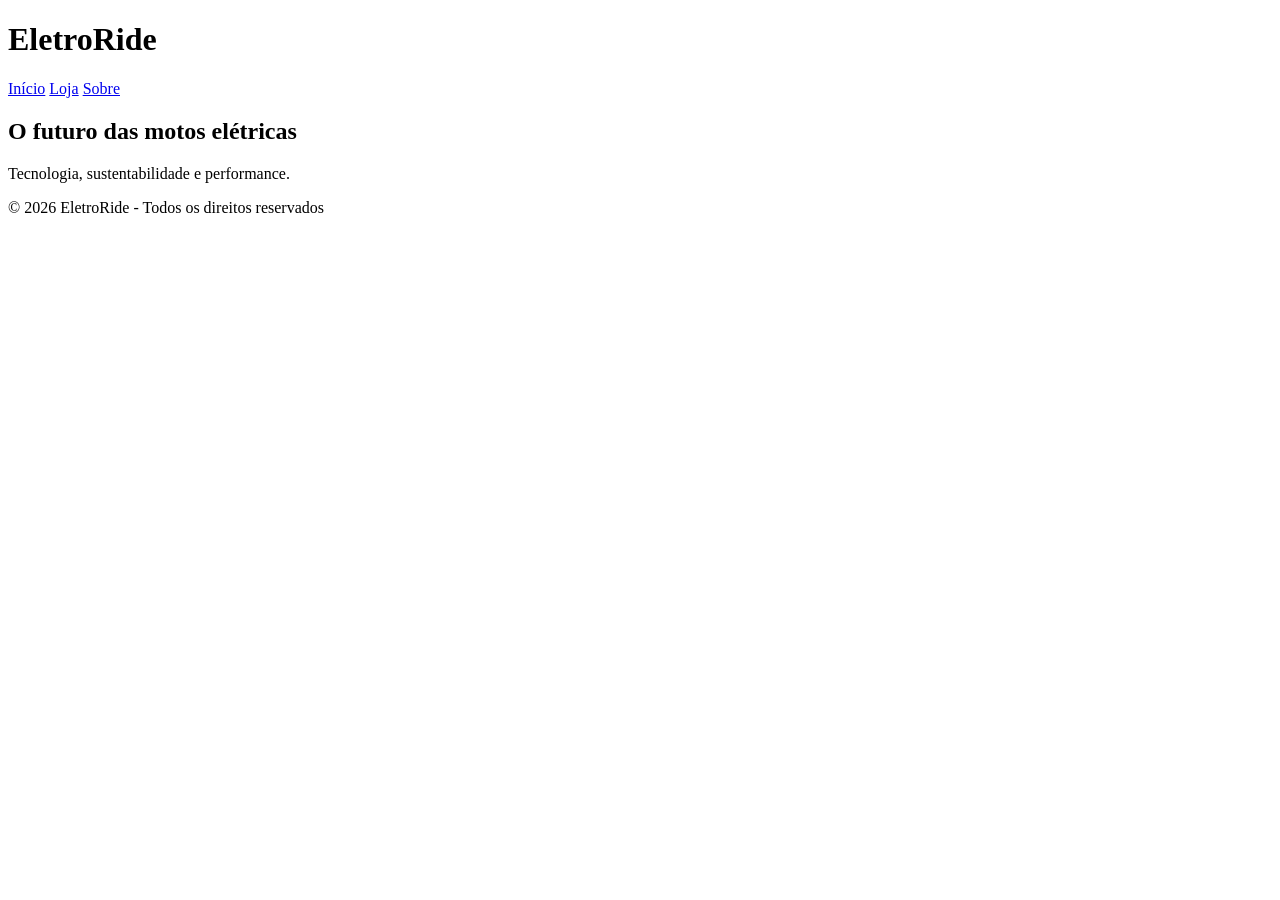
==== index.html @ a09c14c8 "feat: adicionando estrutura base do index.html" ====
<!DOCTYPE html>
<html lang="pt-br">
<head>
    <meta charset="UTF-8">
    <meta name="viewport" content="width=device-width, initial-scale=1.0">
    <!-- Conectando o CSS -->
    <link rel="stylesheet" href="./src/css/estilo.css">

    <title>EletroRide</title>
</head>
<body>

    <!-- Cabeçalho do site -->
    <header>
        <h1>EletroRide</h1>

        <!-- Navegação Principal -->
        <nav>
            <a href="index.html">Início</a>
            <a href="./pages/loja.html">Loja</a>
            <a href="./pages/sobre.html">Sobre</a>
        </nav>
    </header>

    <main>
        <!-- Banner Inicial -->
        <section class="banner">
            <h2>O futuro das motos elétricas</h2>
            <p>Tecnologia, sustentabilidade e performance.</p>
        </section>

        <!-- Área onde os produtos serão inseridos via DOM -->
        <section id="produtos-container"></section>
    </main>

    <!-- Rodapé -->
    <footer>
        <p>© 2026 EletroRide - Todos os direitos reservados</p>
    </footer>

    <!-- Conectando o JavaScript -->
    <script src="./src/js/script.js"></script>
    
</body>
</html>
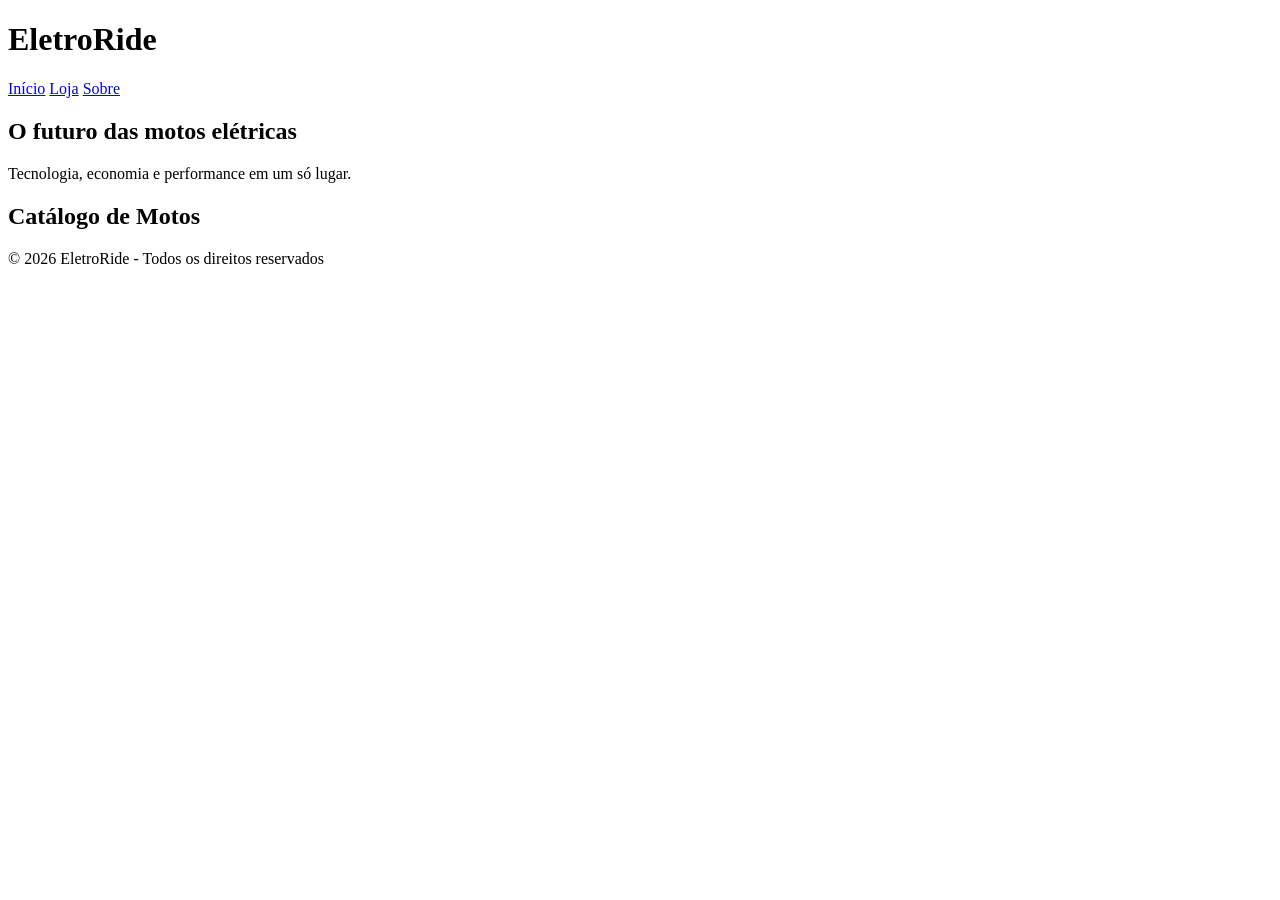
==== commit 14bf9e04: "feat: arrumando index.html e formando a base do javaScript com renderização dinâmica de produtos com" ====
--- a/index.html
+++ b/index.html
@@ -26,11 +26,16 @@
         <!-- Banner Inicial -->
         <section class="banner">
             <h2>O futuro das motos elétricas</h2>
-            <p>Tecnologia, sustentabilidade e performance.</p>
+            <p>Tecnologia, economia e performance em um só lugar.</p>
         </section>
 
+    
         <!-- Área onde os produtos serão inseridos via DOM -->
-        <section id="produtos-container"></section>
+        <section id="produtos-container">
+            <h2>Catálogo de Motos</h2>
+
+            <div id=""></div>
+        </section>
     </main>
 
     <!-- Rodapé -->
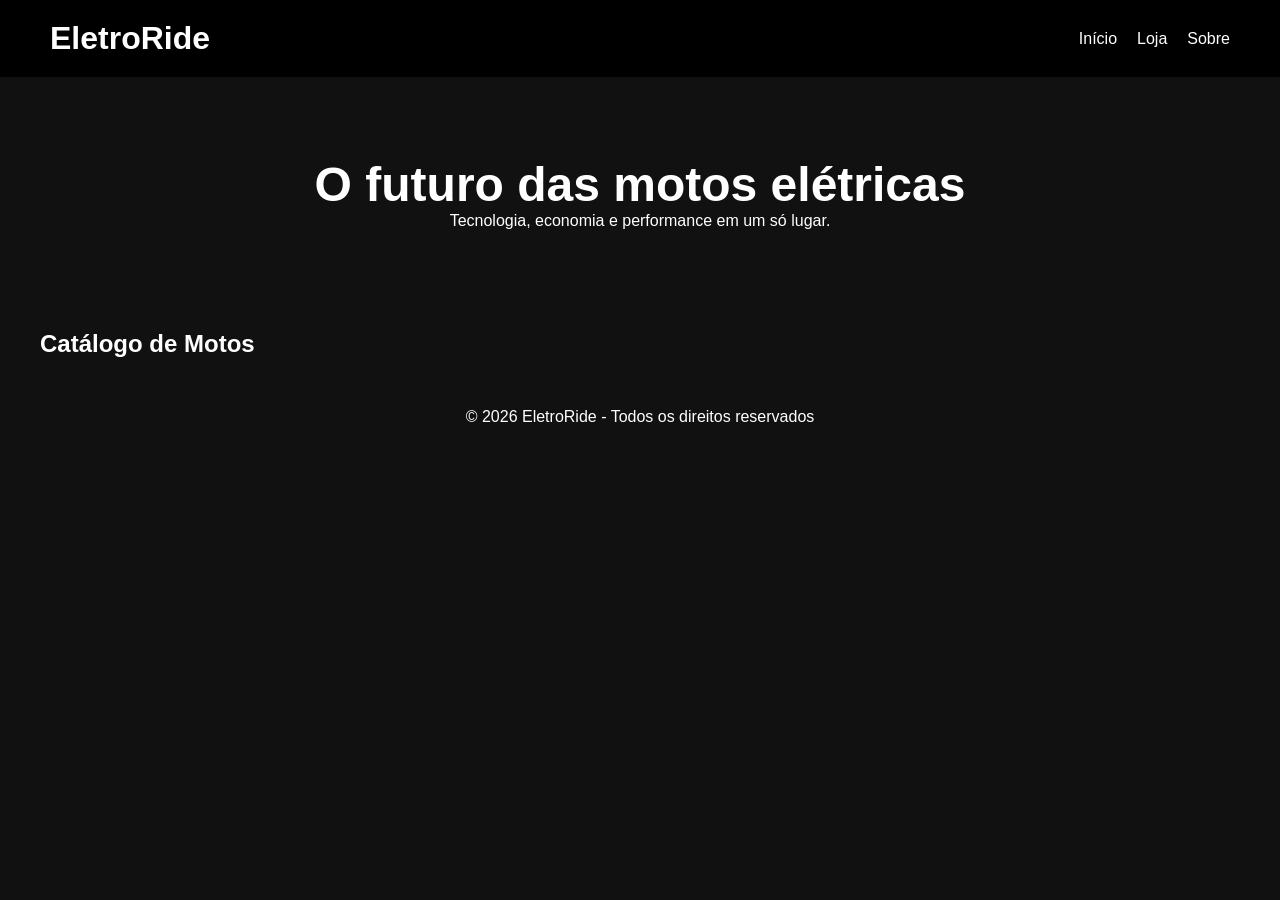
==== commit 2b591f9a: "feat: criando página loja, incrementando cálculo total  dos produtos com reduce e botão de desconto" ====
--- a/index.html
+++ b/index.html
@@ -1,5 +1,5 @@
 <!DOCTYPE html>
-<html lang="pt-br">
+<html lang="pt-BR">
 <head>
     <meta charset="UTF-8">
     <meta name="viewport" content="width=device-width, initial-scale=1.0">
@@ -31,10 +31,10 @@
 
     
         <!-- Área onde os produtos serão inseridos via DOM -->
-        <section id="produtos-container">
+        <section id="produtos">
             <h2>Catálogo de Motos</h2>
-
-            <div id=""></div>
+            <!-- Onde o DOM vai inserir os cards -->
+            <div id="container-produtos"></div>
         </section>
     </main>
 
--- a/src/css/estilo.css
+++ b/src/css/estilo.css
@@ -0,0 +1,110 @@
+/* Reset Global para remover estilos automaticos do navegador */
+*{
+    margin: 0;
+    padding: 0;
+    box-sizing: border-box;
+}
+
+/* Estilo principal do site */
+body{
+    font-family: Arial, Helvetica, sans-serif;
+    background-color: #111;
+    color: white;
+}
+
+/* Cabeçalho Principal */
+header{
+    display: flex;
+    justify-content: space-between;
+    align-items: center;
+
+    padding: 20px 50px;
+    background-color: #000;
+}
+
+/* Links do menu */
+nav{
+    display: flex;
+    gap: 20px;
+}
+
+nav a{
+    color: white;
+    text-decoration: none;
+}
+
+/* Área de destaque principal */
+.banner{
+    text-align: center;
+    padding: 80px 20px ;
+}
+
+.banner h2{
+    font-size: 3rem;
+}
+
+/* Container dos produtos */
+#produtos{
+    padding: 20px 40px;
+}
+
+#container-produtos{
+    display: flex;
+    flex-wrap: wrap;
+    gap: 20px;
+
+    justify-content: center;
+}
+
+/* Card individual de produto */
+.card{
+    width: 340px;
+    background-color: #1d1d1d;
+    border-radius: 12px;
+    overflow: hidden;
+    padding: 20px;
+    transition: 0.3s;
+}
+
+/* Efeito visual ao passar mouse */
+.card:hover{
+    transform: scale(1.03);
+}
+
+/* Imagem do card */
+.card img{
+    width: 100%;
+    height: 200px;
+    object-fit: cover;
+    border-radius: 3px;
+}
+
+/* Nome do produto */
+.card h3{
+    margin-top: 15px;
+}
+
+.card span{
+    display: block;
+    margin: 15px 0;
+
+    font-size: 1.3rem;
+    font-weight: bold;
+}
+
+.card button{
+    width: 100%;
+    padding: 12px;
+    border: none;
+    border-radius: 8px;
+
+    background-color: #00b894;
+    color: white;
+    cursor: pointer;
+}
+
+/* Rodapé */
+footer{
+    text-align: center;
+    padding: 30px;
+}
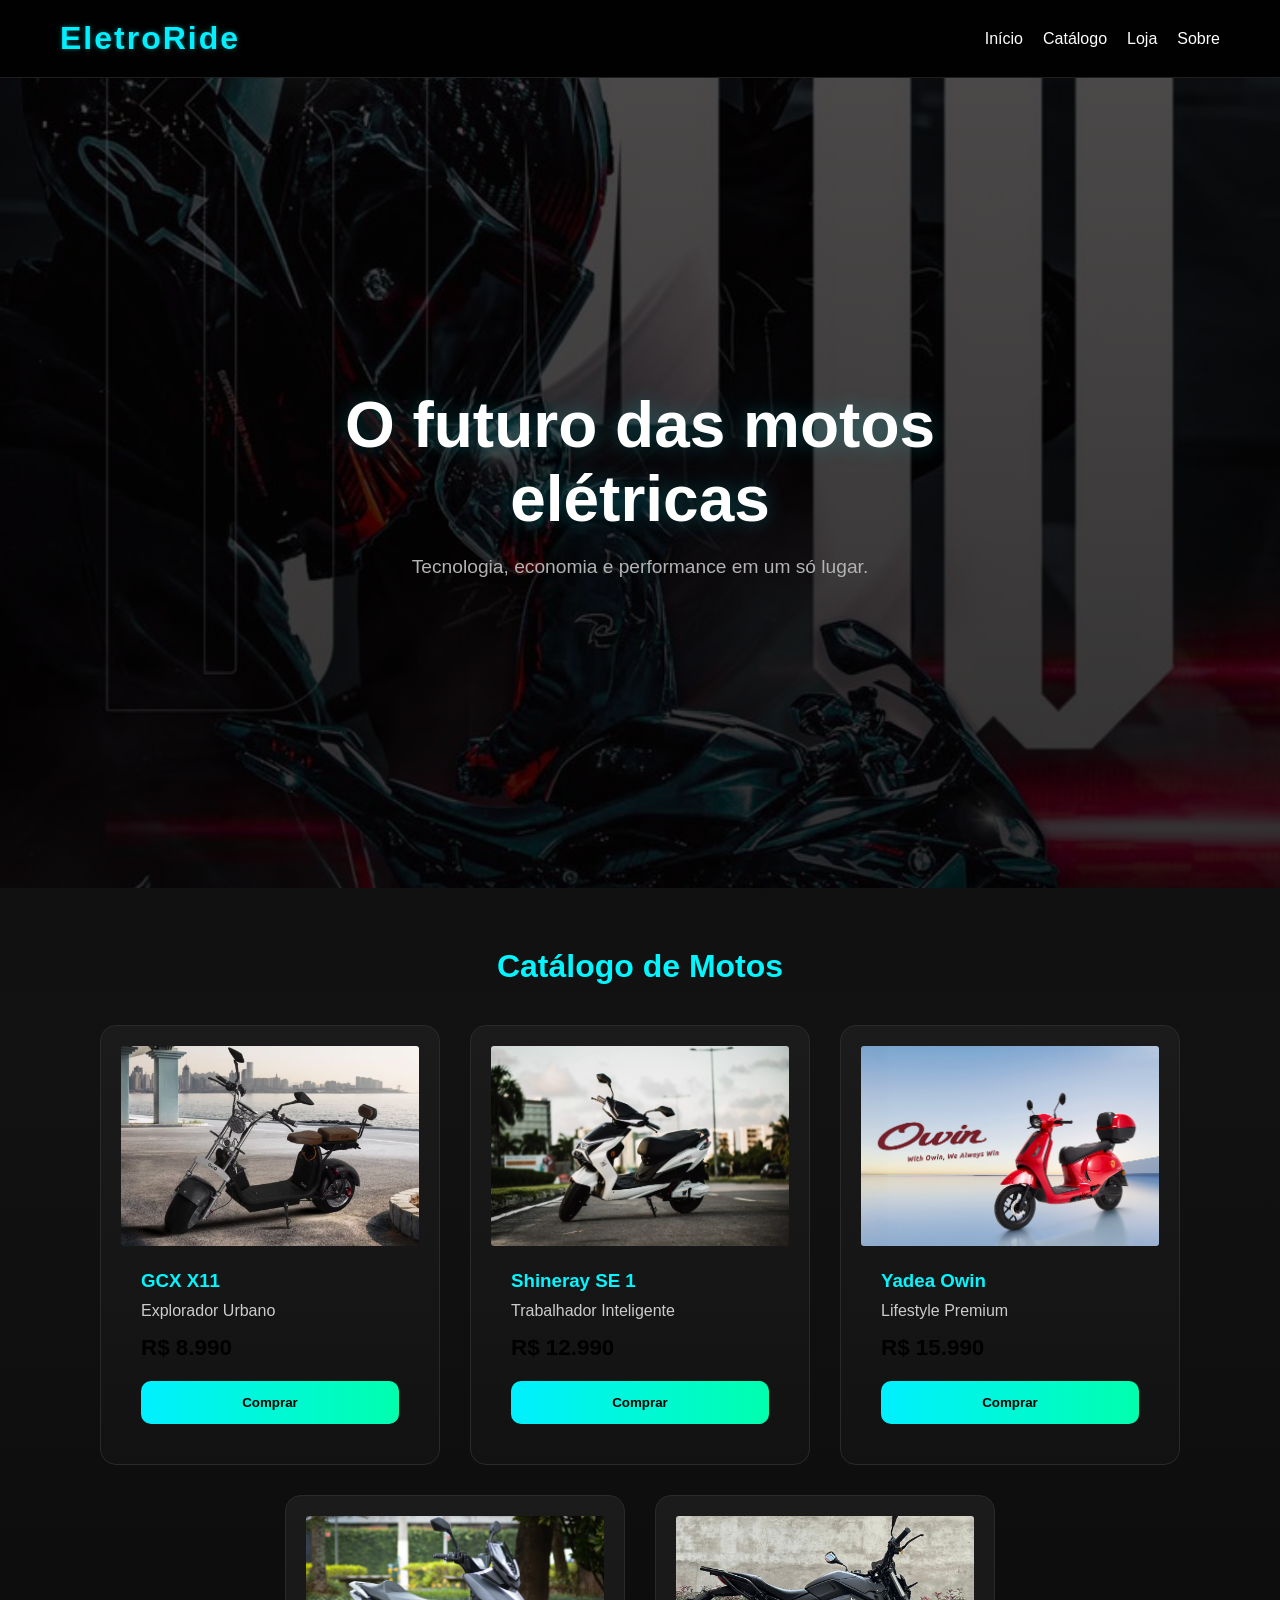
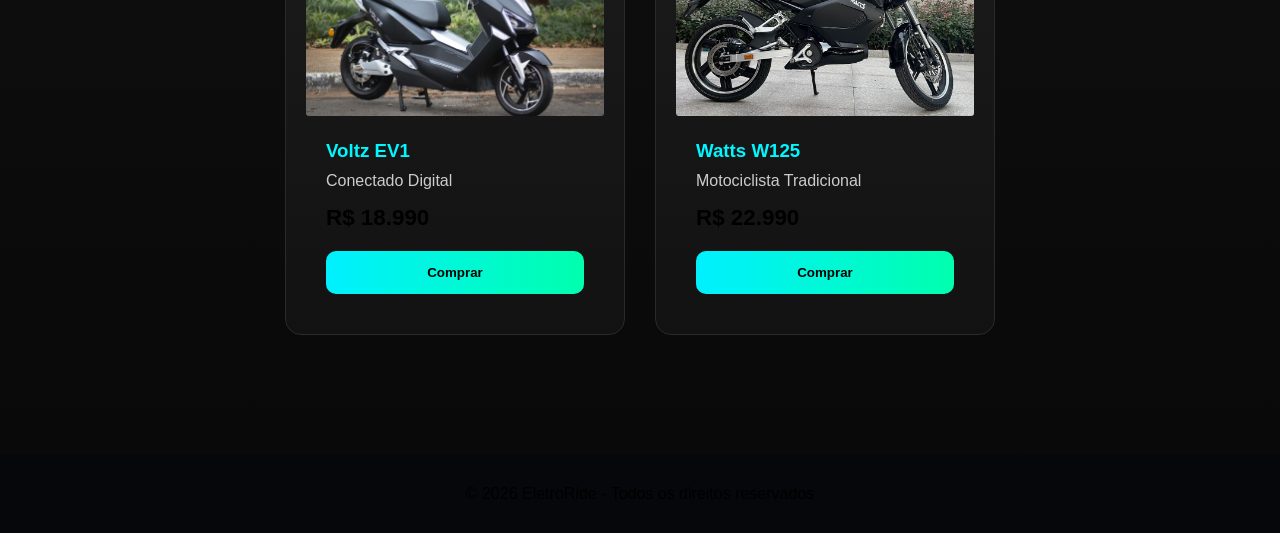
==== commit 3fc3c555: "feat: adicionando aba catalogo e estilizando no css" ====
--- a/index.html
+++ b/index.html
@@ -17,6 +17,7 @@
         <!-- Navegação Principal -->
         <nav>
             <a href="index.html">Início</a>
+            <a href="./pages/catalogo.html">Catálogo</a>
             <a href="./pages/loja.html">Loja</a>
             <a href="./pages/sobre.html">Sobre</a>
         </nav>
--- a/src/css/estilo.css
+++ b/src/css/estilo.css
@@ -5,11 +5,27 @@
     box-sizing: border-box;
 }
 
+:root{
+    --preto: #0f0f0f;
+    --cinza-card: #1b1b1b;
+    --cinza-borda: #2d2d2d;
+
+    --neon: #00f0ff;
+    --verde-neon: #00ffae;
+
+    --texto: #f5f5f5;
+    --texto-secundario: #b3b3b3;
+}
+
 /* Estilo principal do site */
 body{
     font-family: Arial, Helvetica, sans-serif;
-    background-color: #111;
-    color: white;
+    background: linear-gradient(
+    180deg,
+    #0a0a0a,
+    #121212,
+    #080808
+    )
 }
 
 /* Cabeçalho Principal */
@@ -18,8 +34,22 @@
     justify-content: space-between;
     align-items: center;
 
-    padding: 20px 50px;
-    background-color: #000;
+    padding: 20px 60px;
+    background-color: rgba(0,0,0,0.85);
+    border-bottom: 1px solid #1f1f1f;
+    position: sticky;
+    top: 0;
+    backdrop-filter: blur(10px);
+    z-index: 999;
+}
+
+header h1{
+    color: var(--neon);
+
+    letter-spacing: 2px;
+
+    text-shadow:
+        0 0 5px rgba(0,240,255,0.4);
 }
 
 /* Links do menu */
@@ -31,27 +61,89 @@
 nav a{
     color: white;
     text-decoration: none;
+
+    transition: 0.3s;
+
+    position: relative;
+}
+
+nav a:hover{
+    color: var(--neon);
 }
 
 /* Área de destaque principal */
 .banner{
+    /* ... seu código atual ... */
+
+    /* Evita desfoque ao redimensionar a imagem */
+    background-repeat: no-repeat;
+    
+    /* Melhora a nitidez em telas de alta resolução (Retina) */
+    image-rendering: -webkit-optimize-contrast;
+    image-rendering: crisp-edges;
+    
+    min-height: 90vh;
+
+    display: flex;
+    flex-direction: column;
+    justify-content: center;
+    align-items: center;
+
     text-align: center;
-    padding: 80px 20px ;
+
+    padding: 40px;
+
+    background:
+        linear-gradient(
+            rgba(0,0,0,0.7),
+            rgba(0,0,0,0.8)
+        ),
+        url("../assets/img/Bmw.png");
+
+    background-size: cover;
+    background-position: center;
 }
 
 .banner h2{
-    font-size: 3rem;
+    font-size: 4rem;
+
+    max-width: 700px;
+
+    color: white;
+
+    text-shadow:
+        0 0 20px rgba(0,240,255,0.25);
+}
+
+.banner p{
+    margin-top: 20px;
+
+    font-size: 1.2rem;
+
+    color: var(--texto-secundario);
+
+    max-width: 600px;
 }
 
 /* Container dos produtos */
 #produtos{
-    padding: 20px 40px;
+    padding: 60px 40px;
+}
+
+#produtos h2{
+    text-align: center;
+
+    margin-bottom: 40px;
+
+    font-size: 2rem;
+
+    color: #00f7ff;
 }
 
 #container-produtos{
     display: flex;
     flex-wrap: wrap;
-    gap: 20px;
+    gap: 30px;
 
     justify-content: center;
 }
@@ -59,16 +151,36 @@
 /* Card individual de produto */
 .card{
     width: 340px;
-    background-color: #1d1d1d;
-    border-radius: 12px;
+
+    background: linear-gradient(
+        180deg,
+        #1b1b1b,
+        #121212
+    );
+
+    border: 1px solid #2a2a2a;
+
+    border-radius: 16px;
+
     overflow: hidden;
+
     padding: 20px;
-    transition: 0.3s;
+
+    transition: 0.4s;
+
+    position: relative;
 }
 
 /* Efeito visual ao passar mouse */
 .card:hover{
-    transform: scale(1.03);
+    transform:
+        translateY(-8px)
+        scale(1.02);
+
+    border-color: rgba(0,240,255,0.5);
+
+    box-shadow:
+        0 0 25px rgba(0,240,255,0.15);
 }
 
 /* Imagem do card */
@@ -79,32 +191,170 @@
     border-radius: 3px;
 }
 
+.card-conteudo{
+    padding: 20px;
+}
+
 /* Nome do produto */
 .card h3{
-    margin-top: 15px;
+    margin-bottom: 10px;
+
+    color: #00f7ff;
+}
+
+.card p{
+    color: #cccccc;
+
+    margin-bottom: 15px;
 }
 
 .card span{
     display: block;
-    margin: 15px 0;
-
-    font-size: 1.3rem;
+
+    font-size: 1.4rem;
+
     font-weight: bold;
+
+    margin-bottom: 20px;
 }
 
 .card button{
     width: 100%;
-    padding: 12px;
+
+    padding: 14px;
+
     border: none;
-    border-radius: 8px;
-
-    background-color: #00b894;
-    color: white;
+
+    border-radius: 10px;
+
+    background: linear-gradient(
+        90deg,
+        var(--neon),
+        var(--verde-neon)
+    );
+
+    color: black;
+
+    font-weight: bold;
+
     cursor: pointer;
+
+    transition: 0.3s;
+}
+
+.card button:hover{
+    transform: scale(1.03);
+
+    box-shadow:
+        0 0 20px rgba(0,255,174,0.35);
+}
+
+/* =========================
+CARRINHO
+========================= */
+
+.carrinho{
+    max-width: 900px;
+
+    margin: 60px auto;
+
+    padding: 30px;
+}
+
+
+.item-carrinho{
+    background-color: #121821;
+
+    padding: 20px;
+
+    border-radius: 10px;
+
+    margin-bottom: 20px;
+
+    border: 1px solid #00f7ff22;
+}
+
+
+.total-box{
+    margin-top: 30px;
+
+    background-color: #121821;
+
+    padding: 30px;
+
+    border-radius: 12px;
+
+    text-align: center;
+}
+
+
+.total-box h2{
+    margin-bottom: 20px;
+}
+
+
+#btn-desconto{
+    padding: 15px 30px;
+
+    border: none;
+
+    border-radius: 10px;
+
+    background-color: #00f7ff;
+
+    color: black;
+
+    font-weight: bold;
+
+    cursor: pointer;
+}
+
+
+/* =========================
+CATÁLOGO / PERSONAS
+========================= */
+
+.catalogo{
+    padding: 60px 40px;
+}
+
+
+.persona{
+    background-color: #121821;
+
+    margin-bottom: 30px;
+
+    padding: 30px;
+
+    border-radius: 14px;
+
+    border-left: 4px solid #00f7ff;
+}
+
+
+.persona h2{
+    color: #00f7ff;
+
+    margin-bottom: 20px;
+}
+
+
+.persona ul{
+    list-style: none;
+}
+
+
+.persona li{
+    margin-bottom: 10px;
+
+    color: #d9d9d9;
 }
 
 /* Rodapé */
 footer{
     text-align: center;
     padding: 30px;
+    background-color: #05070a;
+
+    margin-top: 60px;
 }
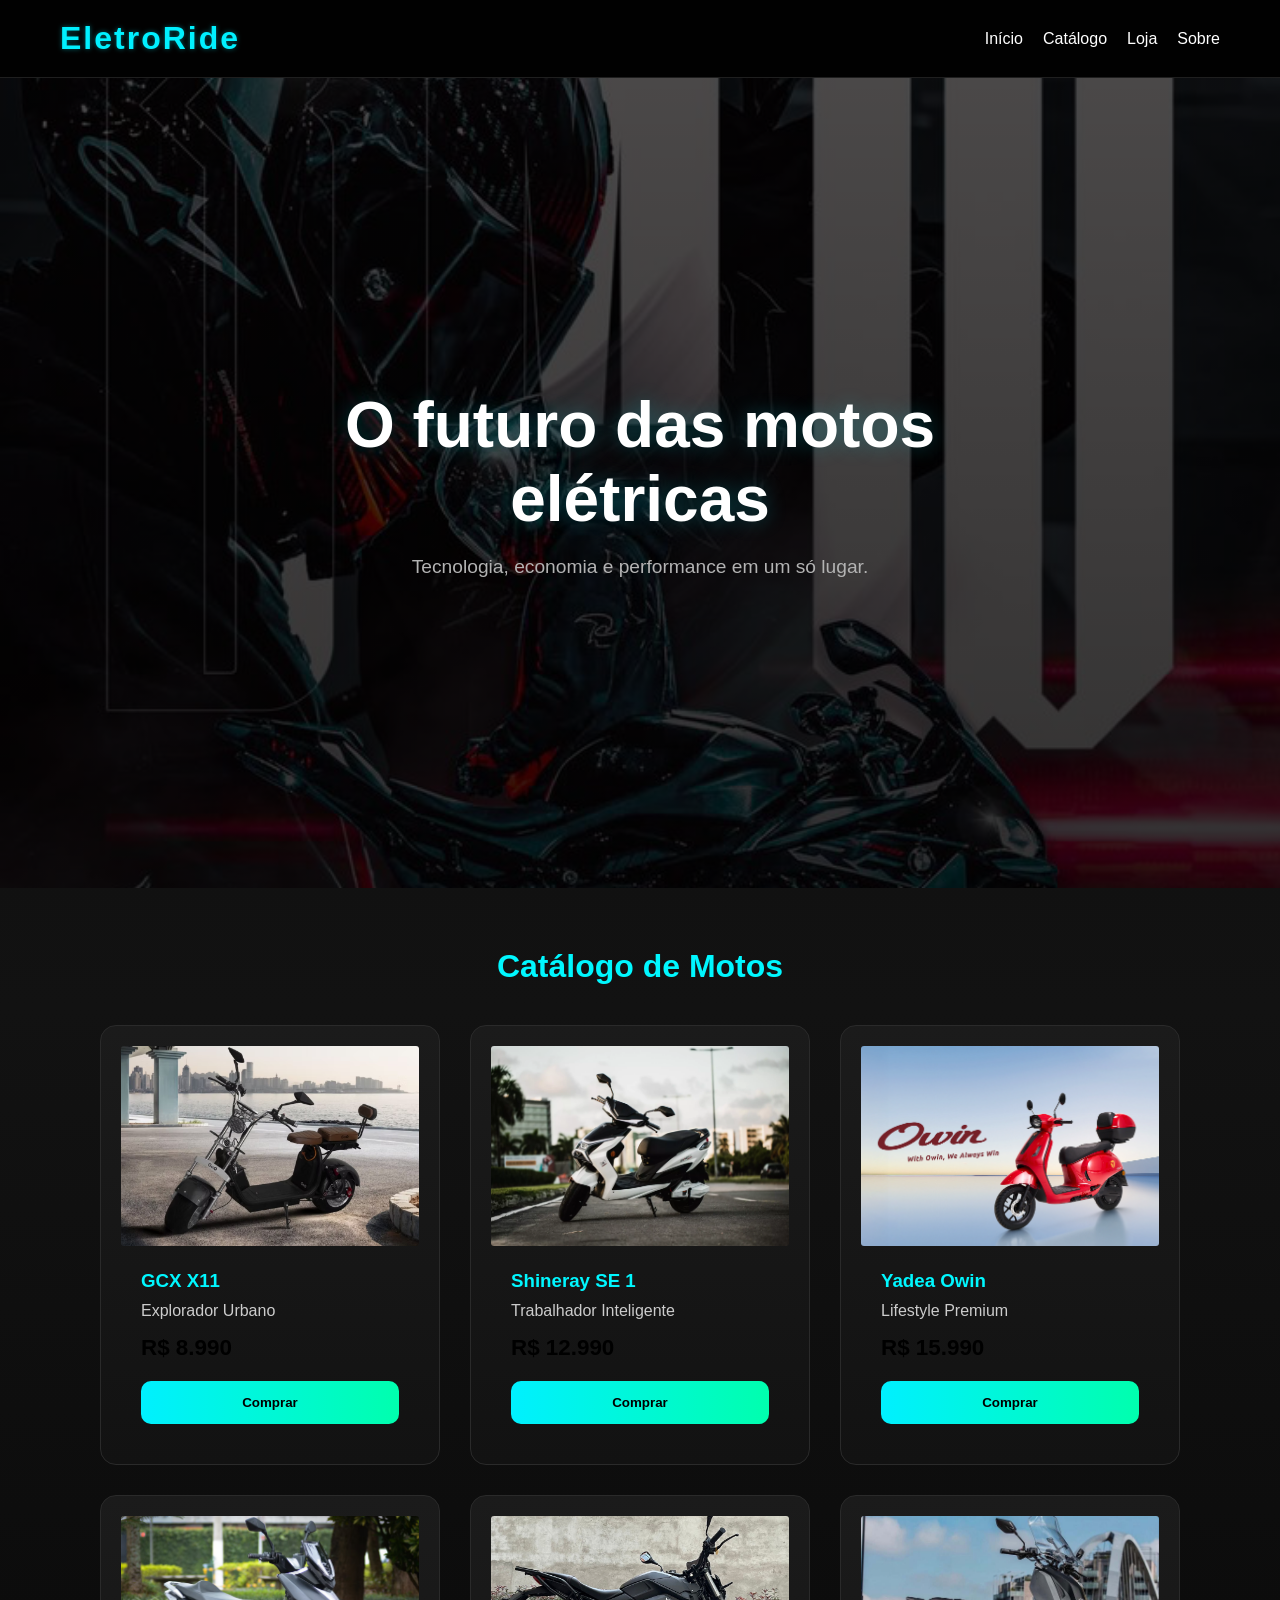
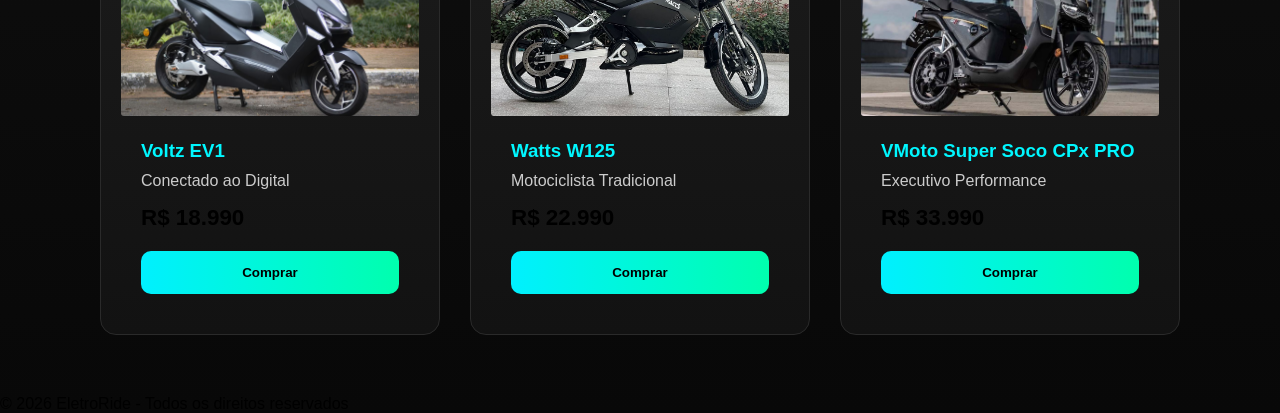
==== commit 47ac2e0f: "feat: adicionando notificação animada para compras" ====
--- a/index.html
+++ b/index.html
@@ -39,6 +39,11 @@
         </section>
     </main>
 
+    <!-- Mensagem animada ao adicionar produtos no carrinho -->
+    <div id="toast">
+        Produto adicionado ao carrinho
+    </div>
+
     <!-- Rodapé -->
     <footer>
         <p>© 2026 EletroRide - Todos os direitos reservados</p>
--- a/src/css/estilo.css
+++ b/src/css/estilo.css
@@ -45,9 +45,7 @@
 
 header h1{
     color: var(--neon);
-
     letter-spacing: 2px;
-
     text-shadow:
         0 0 5px rgba(0,240,255,0.4);
 }
@@ -61,9 +59,7 @@
 nav a{
     color: white;
     text-decoration: none;
-
     transition: 0.3s;
-
     position: relative;
 }
 
@@ -81,18 +77,14 @@
     /* Melhora a nitidez em telas de alta resolução (Retina) */
     image-rendering: -webkit-optimize-contrast;
     image-rendering: crisp-edges;
-    
     min-height: 90vh;
 
     display: flex;
     flex-direction: column;
     justify-content: center;
     align-items: center;
-
     text-align: center;
-
     padding: 40px;
-
     background:
         linear-gradient(
             rgba(0,0,0,0.7),
@@ -106,22 +98,16 @@
 
 .banner h2{
     font-size: 4rem;
-
     max-width: 700px;
-
     color: white;
-
     text-shadow:
         0 0 20px rgba(0,240,255,0.25);
 }
 
 .banner p{
     margin-top: 20px;
-
     font-size: 1.2rem;
-
     color: var(--texto-secundario);
-
     max-width: 600px;
 }
 
@@ -132,11 +118,8 @@
 
 #produtos h2{
     text-align: center;
-
     margin-bottom: 40px;
-
     font-size: 2rem;
-
     color: #00f7ff;
 }
 
@@ -151,7 +134,6 @@
 /* Card individual de produto */
 .card{
     width: 340px;
-
     background: linear-gradient(
         180deg,
         #1b1b1b,
@@ -159,15 +141,10 @@
     );
 
     border: 1px solid #2a2a2a;
-
     border-radius: 16px;
-
     overflow: hidden;
-
     padding: 20px;
-
     transition: 0.4s;
-
     position: relative;
 }
 
@@ -178,7 +155,6 @@
         scale(1.02);
 
     border-color: rgba(0,240,255,0.5);
-
     box-shadow:
         0 0 25px rgba(0,240,255,0.15);
 }
@@ -198,53 +174,39 @@
 /* Nome do produto */
 .card h3{
     margin-bottom: 10px;
-
     color: #00f7ff;
 }
 
 .card p{
     color: #cccccc;
-
     margin-bottom: 15px;
 }
 
 .card span{
     display: block;
-
     font-size: 1.4rem;
-
     font-weight: bold;
-
     margin-bottom: 20px;
 }
 
 .card button{
     width: 100%;
-
     padding: 14px;
-
     border: none;
-
     border-radius: 10px;
-
     background: linear-gradient(
         90deg,
         var(--neon),
         var(--verde-neon)
     );
-
     color: black;
-
     font-weight: bold;
-
     cursor: pointer;
-
     transition: 0.3s;
 }
 
 .card button:hover{
     transform: scale(1.03);
-
     box-shadow:
         0 0 20px rgba(0,255,174,0.35);
 }
@@ -255,35 +217,25 @@
 
 .carrinho{
     max-width: 900px;
-
     margin: 60px auto;
-
     padding: 30px;
 }
 
 
 .item-carrinho{
     background-color: #121821;
-
     padding: 20px;
-
     border-radius: 10px;
-
     margin-bottom: 20px;
-
     border: 1px solid #00f7ff22;
 }
 
 
 .total-box{
     margin-top: 30px;
-
     background-color: #121821;
-
     padding: 30px;
-
     border-radius: 12px;
-
     text-align: center;
 }
 
@@ -295,17 +247,12 @@
 
 #btn-desconto{
     padding: 15px 30px;
-
     border: none;
 
     border-radius: 10px;
-
     background-color: #00f7ff;
-
     color: black;
-
     font-weight: bold;
-
     cursor: pointer;
 }
 
@@ -318,43 +265,122 @@
     padding: 60px 40px;
 }
 
+/* =========================
+PERSONA CARD MELHORADO
+========================= */
 
 .persona{
-    background-color: #121821;
-
-    margin-bottom: 30px;
-
+    display: flex;
+    gap: 30px;
+    background: linear-gradient(
+        180deg,
+        #161616,
+        #101010
+    );
+
+    border: 1px solid #232323;
+    border-radius: 18px;
+    overflow: hidden;
+    margin-bottom: 40px;
+    transition: 0.4s;
+}
+
+
+.persona:hover{
+    transform: translateY(-5px);
+    border-color: rgba(0,240,255,0.4);
+    box-shadow:
+        0 0 25px rgba(0,240,255,0.12);
+}
+
+.persona img{
+    width: 350px;
+    object-fit: cover;
+    /* Evita desfoque ao redimensionar a imagem */
+    background-repeat: no-repeat;
+    
+    /* Melhora a nitidez em telas de alta resolução (Retina) */
+    image-rendering: -webkit-optimize-contrast;
+    image-rendering: crisp-edges;
+    min-height: 20vh;
+    border-radius: 6px;
+    
+}
+
+.persona-info{
     padding: 30px;
-
-    border-radius: 14px;
-
-    border-left: 4px solid #00f7ff;
-}
-
-
-.persona h2{
-    color: #00f7ff;
-
+    flex: 1;
+}
+
+.persona-info h2{
+    color: var(--neon);
+    margin-bottom: 10px;
+}
+
+.tag-persona{
+    display: inline-block;
+    padding: 8px 14px;
+    background-color: rgba(0,240,255,0.1);
+    border: 1px solid rgba(0,240,255,0.2);
+    border-radius: 30px;
     margin-bottom: 20px;
-}
-
-
-.persona ul{
-    list-style: none;
-}
-
-
-.persona li{
+    color: var(--neon);
+}
+
+
+.descricao-persona{
+    color: var(--texto-secundario);
+    margin-bottom: 25px;
+    line-height: 1.6;
+}
+
+
+/* GRID DOS DADOS */
+
+.dados-grid{
+    color: var(--texto-secundario);
+    display: grid;
+
+    grid-template-columns:
+    repeat(2, 1fr);
+    gap: 20px;
+}
+
+
+.dado{
+    background-color: #1b1b1b;
+    padding: 20px;
+    border-radius: 12px;
+    border: 1px solid #2b2b2b;
+}
+
+
+.dado h3{
+    color: var(--verde-neon);
     margin-bottom: 10px;
-
-    color: #d9d9d9;
-}
-
-/* Rodapé */
-footer{
-    text-align: center;
-    padding: 30px;
-    background-color: #05070a;
-
-    margin-top: 60px;
+}
+
+/* =========================
+TOAST
+========================= */
+
+#toast{
+    position: fixed;
+    bottom: 30px;
+    right: 30px;
+
+    background-color: #111;
+    color: white;
+    padding: 18px 24px;
+    border-left: 4px solid var(--verde-neon);
+    border-radius: 10px;
+    opacity: 0;
+    transform: translateY(30px);
+    transition: 0.4s;
+    z-index: 9999;
+}
+
+#toast.show{
+    opacity: 1;
+    transform: translateY(0);
 }
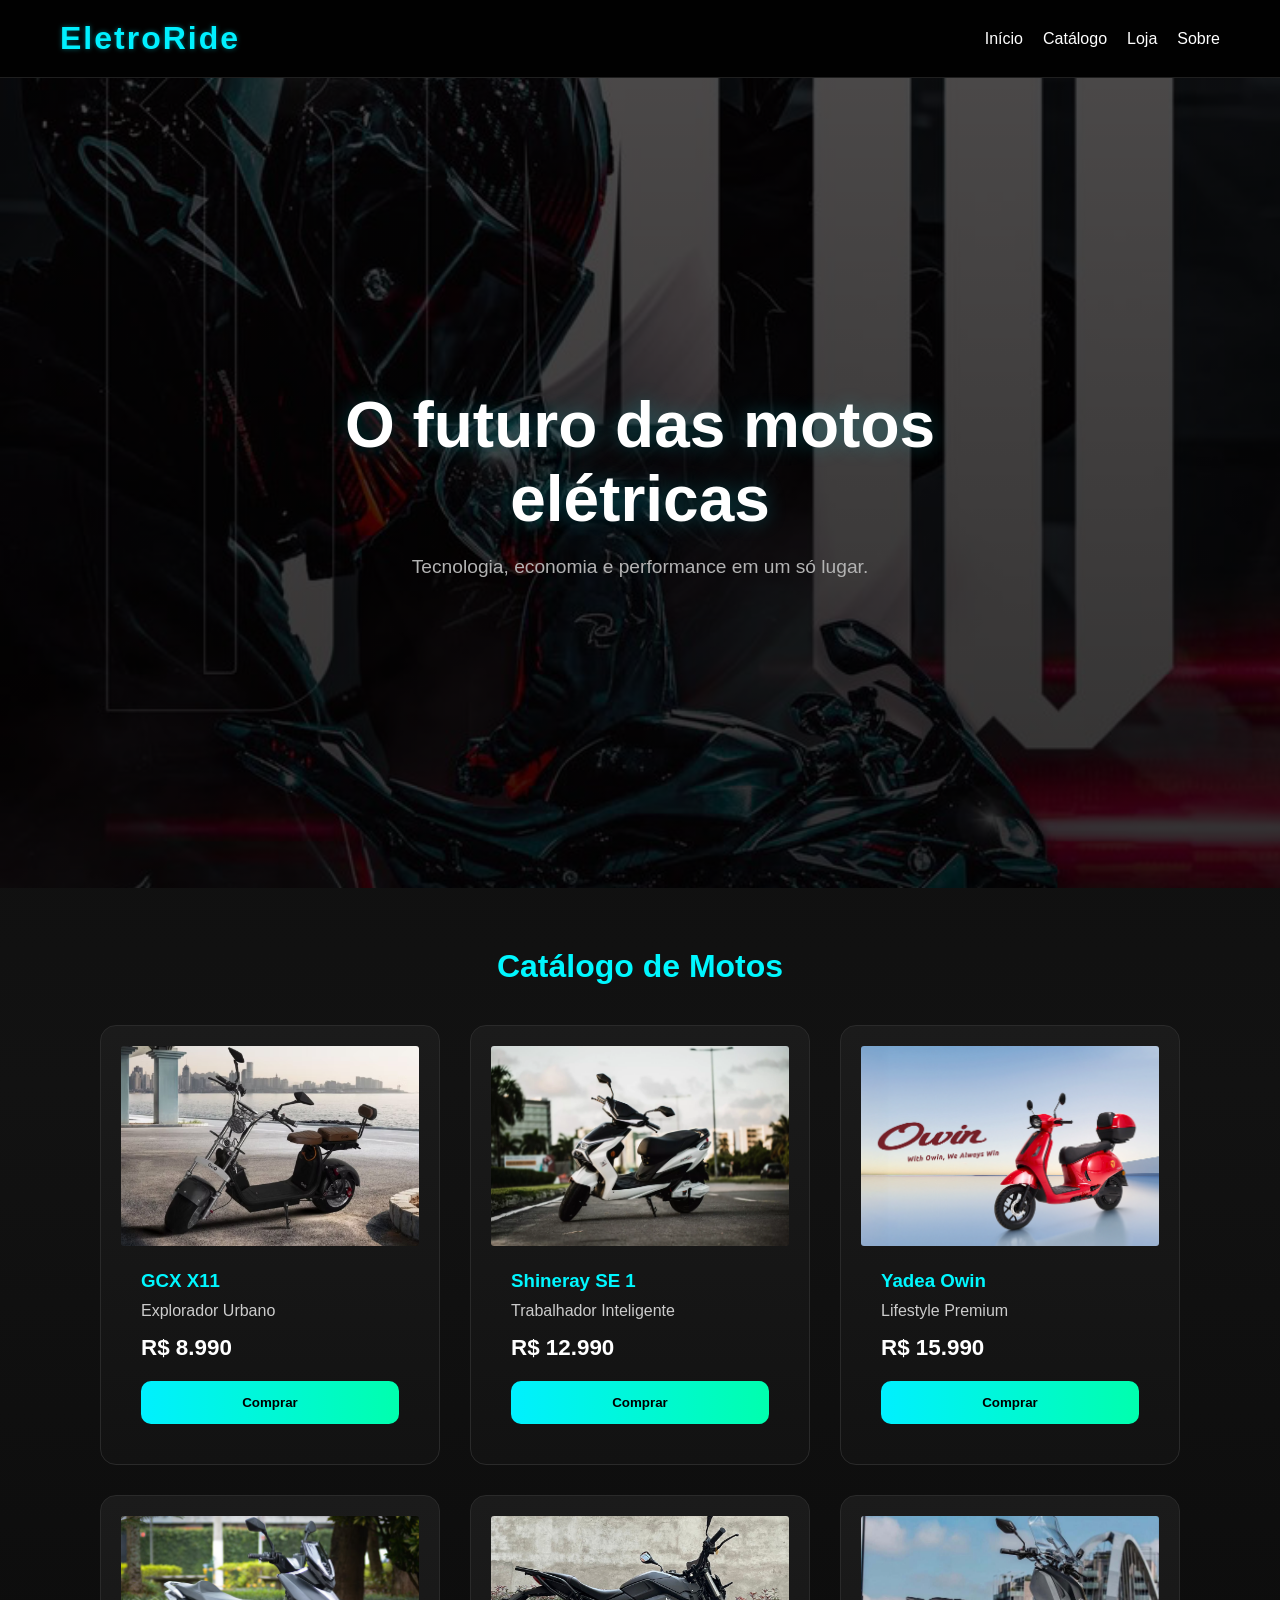
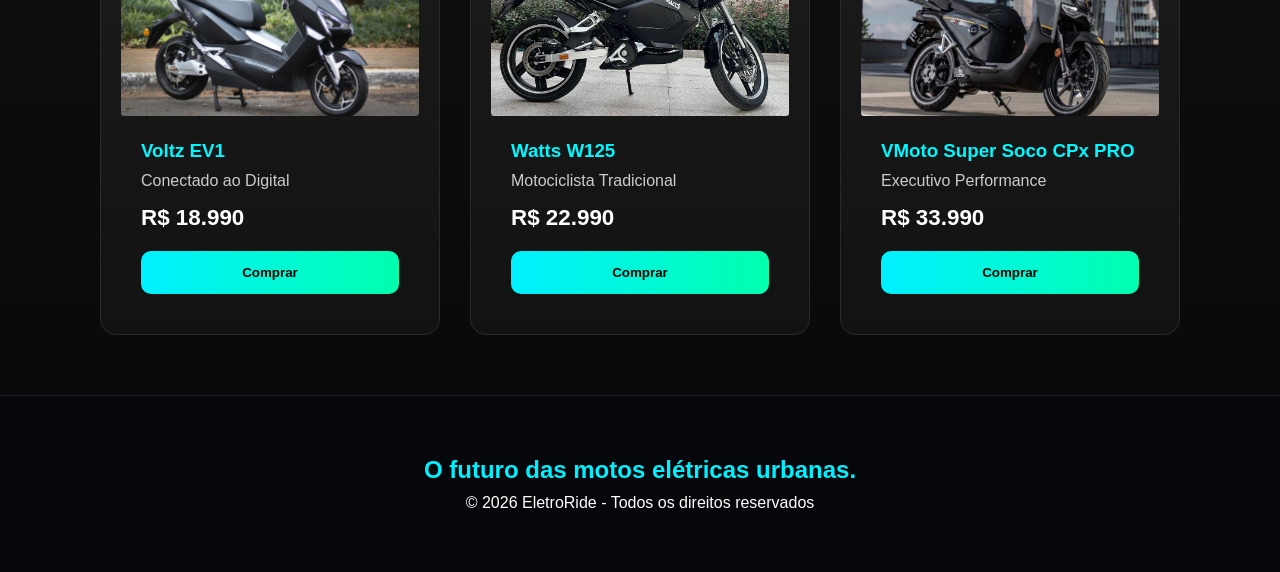
==== commit 73a151eb: "style: estilizando footer e adicionando identidade do ecommerce com imagem de fundo da aba sobre" ====
--- a/index.html
+++ b/index.html
@@ -5,6 +5,7 @@
     <meta name="viewport" content="width=device-width, initial-scale=1.0">
     <!-- Conectando o CSS -->
     <link rel="stylesheet" href="./src/css/estilo.css">
+    <link rel="icon" type="image/jpg" href="images/Bmw.jpg">
 
     <title>EletroRide</title>
 </head>
@@ -46,7 +47,10 @@
 
     <!-- Rodapé -->
     <footer>
-        <p>© 2026 EletroRide - Todos os direitos reservados</p>
+        <div class="footer-conteudo">
+            <h2>O futuro das motos elétricas urbanas.</h2>
+            <p class="copyright">© 2026 EletroRide - Todos os direitos reservados</p>
+        </div>
     </footer>
 
     <!-- Conectando o JavaScript -->
--- a/src/css/estilo.css
+++ b/src/css/estilo.css
@@ -25,7 +25,9 @@
     #0a0a0a,
     #121212,
     #080808
-    )
+    );
+
+    color: white;
 }
 
 /* Cabeçalho Principal */
@@ -383,4 +385,137 @@
 #toast.show{
     opacity: 1;
     transform: translateY(0);
+}
+
+.item-carrinho{
+    display: flex;
+    justify-content: space-between;
+    align-items: center;
+}
+
+
+.btn-remover{
+    background-color: crimson;
+    border: none;
+    padding: 10px 14px;
+    border-radius: 8px;
+    color: white;
+    cursor: pointer;
+}
+
+/* ================================================
+Estilização da aba Sobre
+================================================ */
+
+.sobre-container{
+    padding: 80px 40px;
+    /* ... seu código atual ... */
+
+    /* Evita desfoque ao redimensionar a imagem */
+    background-repeat: no-repeat;
+    
+    /* Melhora a nitidez em telas de alta resolução (Retina) */
+    image-rendering: -webkit-optimize-contrast;
+    image-rendering: crisp-edges;
+    min-height: 90vh;
+
+    display: flex;
+    flex-direction: column;
+    justify-content: center;
+    align-items: center;
+    text-align: center;
+    padding: 40px;
+    background:
+        linear-gradient(
+            rgba(0,0,0,0.7),
+            rgba(0,0,0,0.8)
+        ),
+        url("../assets/img/Bmw.png");
+
+    background-size: cover;
+    background-position: center;
+}
+
+
+.sobre-hero{
+    text-align: center;
+    max-width: 800px;
+    margin: 0 auto 60px;
+}
+
+
+.sobre-hero h2{
+    font-size: 3rem;
+    color: var(--neon);
+    margin-bottom: 20px;
+}
+
+
+.sobre-hero p{
+    color: var(--texto-secundario);
+    line-height: 1.8;
+}
+
+
+.sobre-cards{
+    display: flex;
+    gap: 30px;
+    justify-content: center;
+    flex-wrap: wrap;
+}
+
+
+.sobre-card{
+    width: 300px;
+    background-color: #161616;
+    padding: 30px;
+    border-radius: 14px;
+    border: 1px solid #2a2a2a;
+    transition: 0.4s;
+}
+
+
+.sobre-card:hover{
+    transform: translateY(-6px);
+    border-color: rgba(0,240,255,0.4);
+}
+
+footer{
+    background-color: #05070a;
+
+    padding: 60px 20px 30px;
+
+    border-top: 1px solid #1f1f1f;
+}
+
+
+.footer-conteudo{
+    text-align: center;
+
+    margin-bottom: 30px;
+}
+
+
+.footer-conteudo h2{
+    color: var(--neon);
+
+    margin-bottom: 10px;
+}
+
+
+.footer-links{
+    margin-top: 20px;
+
+    display: flex;
+
+    justify-content: center;
+
+    gap: 20px;
+}
+
+
+.footer-links a{
+    color: white;
+
+    text-decoration: none;
 }
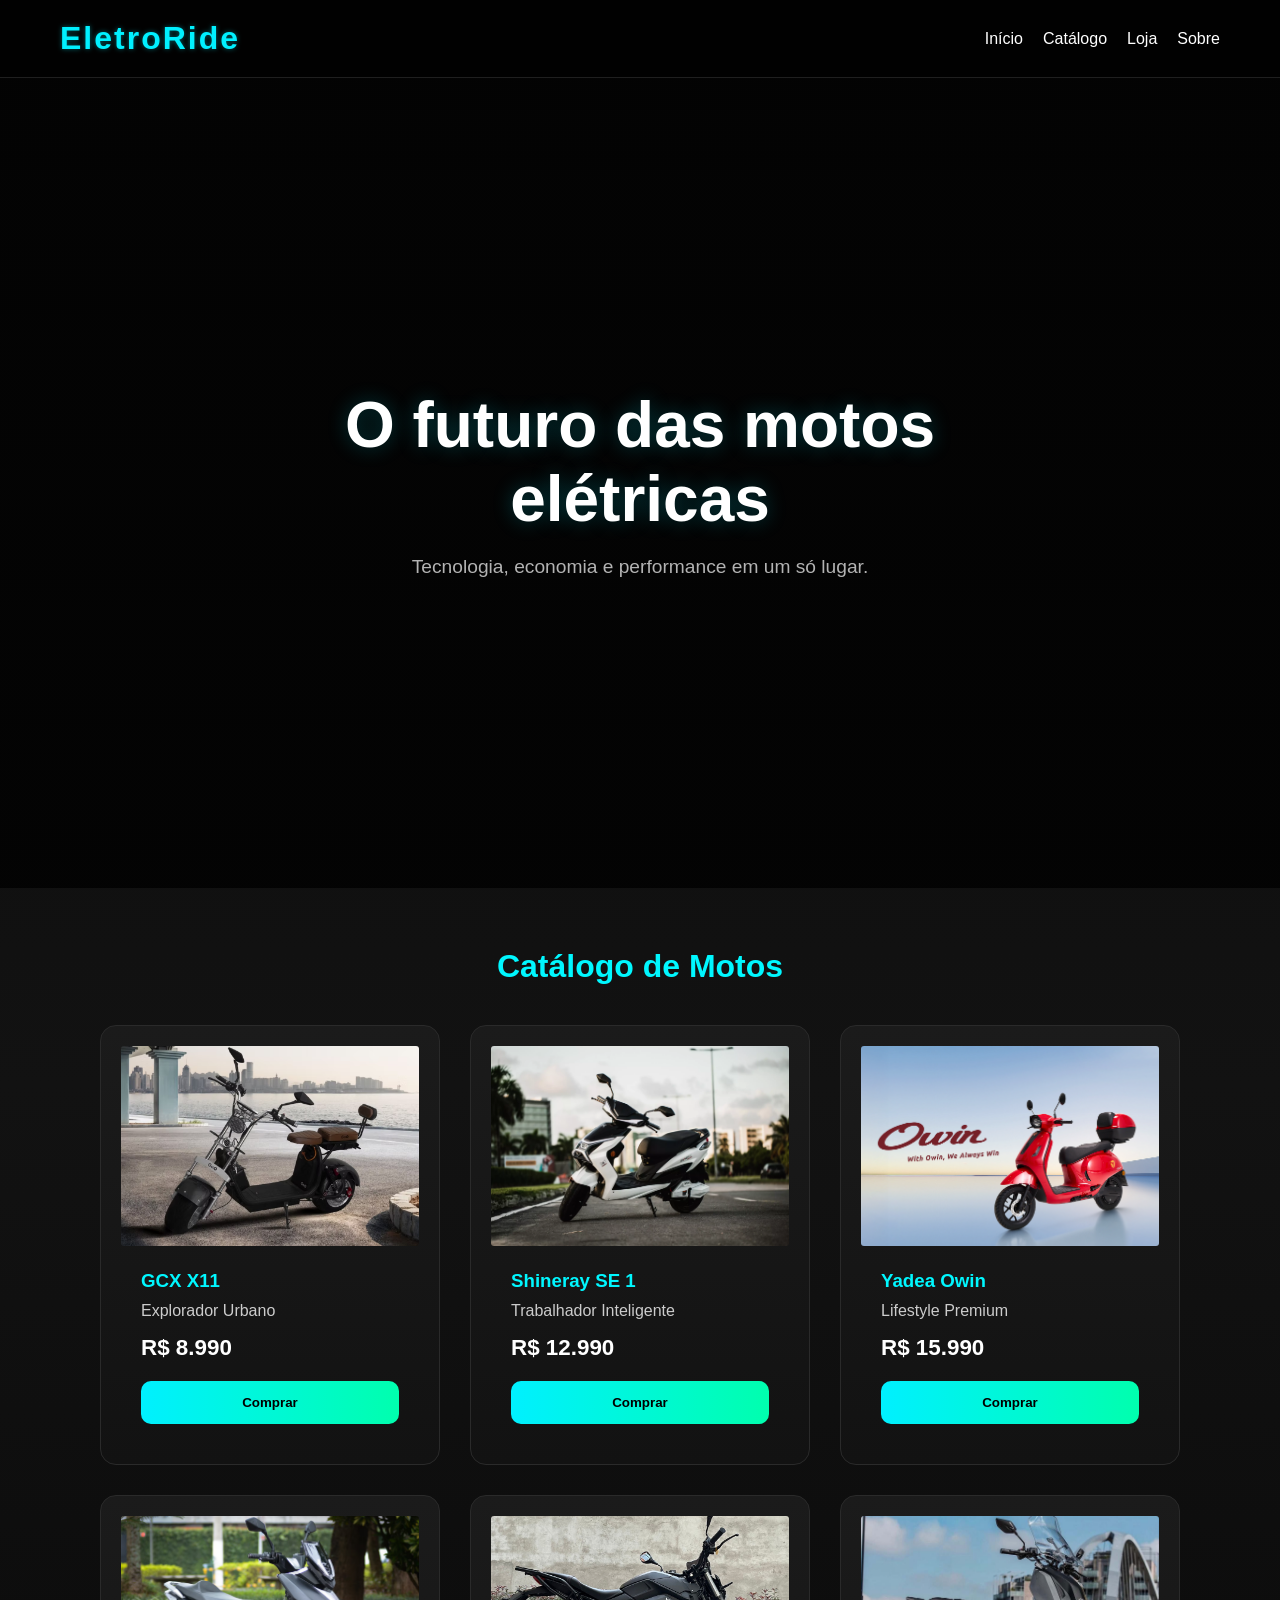
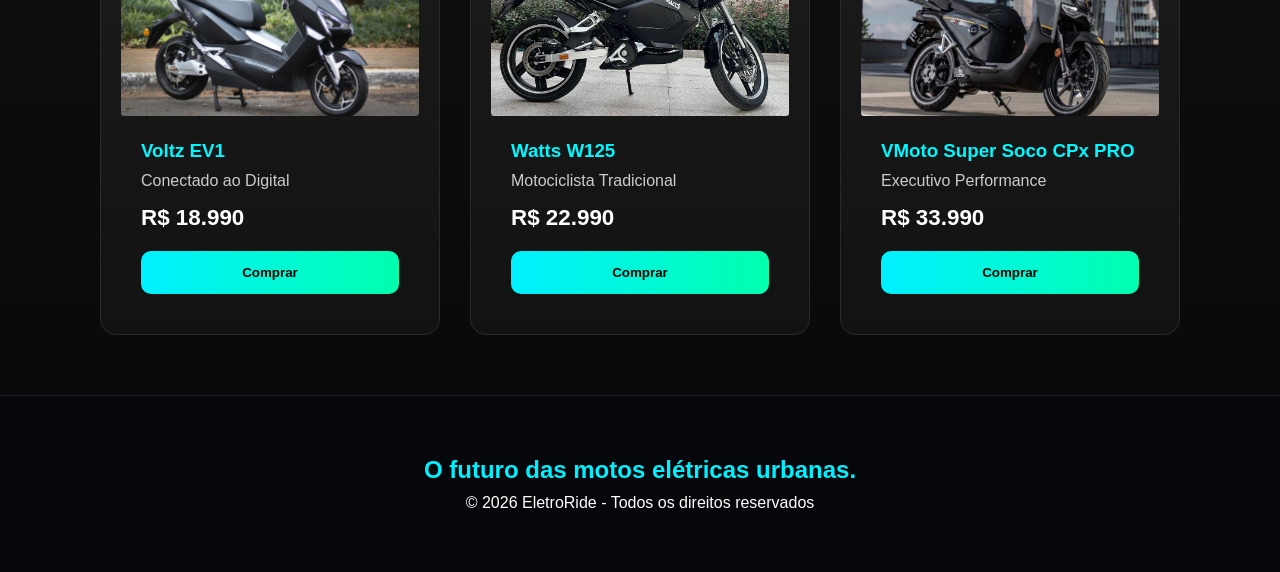
==== commit 445147e5: "feat: adiciona imagens dos produtos no carrinho" ====
--- a/index.html
+++ b/index.html
@@ -5,7 +5,7 @@
     <meta name="viewport" content="width=device-width, initial-scale=1.0">
     <!-- Conectando o CSS -->
     <link rel="stylesheet" href="./src/css/estilo.css">
-    <link rel="icon" type="image/jpg" href="images/Bmw.jpg">
+    <link rel="icon" type="image/jpg" href="./src/assets/img/bmw.jpg">
 
     <title>EletroRide</title>
 </head>
--- a/src/css/estilo.css
+++ b/src/css/estilo.css
@@ -92,7 +92,7 @@
             rgba(0,0,0,0.7),
             rgba(0,0,0,0.8)
         ),
-        url("../assets/img/Bmw.png");
+        url("../assets/img/bmw.jpg");
 
     background-size: cover;
     background-position: center;
@@ -430,7 +430,7 @@
             rgba(0,0,0,0.7),
             rgba(0,0,0,0.8)
         ),
-        url("../assets/img/Bmw.png");
+        url("../assets/img/bmw.jpg");
 
     background-size: cover;
     background-position: center;
@@ -482,40 +482,52 @@
 
 footer{
     background-color: #05070a;
-
     padding: 60px 20px 30px;
-
     border-top: 1px solid #1f1f1f;
 }
 
 
 .footer-conteudo{
     text-align: center;
-
     margin-bottom: 30px;
 }
 
 
 .footer-conteudo h2{
     color: var(--neon);
-
     margin-bottom: 10px;
 }
 
 
 .footer-links{
     margin-top: 20px;
-
-    display: flex;
-
+    display: flex;
     justify-content: center;
-
     gap: 20px;
 }
 
 
 .footer-links a{
     color: white;
-
     text-decoration: none;
+}
+
+/* ================================================
+IMAGEM DOS PRODUTOS NO CARRINHO
+================================================ */
+
+.item-info{
+    display: flex;
+    align-items: center;
+    gap: 20px;
+}
+
+
+.imagem-carrinho{
+    width: 90px;
+    height: 70px;
+
+    object-fit: cover;
+    border-radius: 10px;
+    border: 1px solid #2a2a2a;
 }
